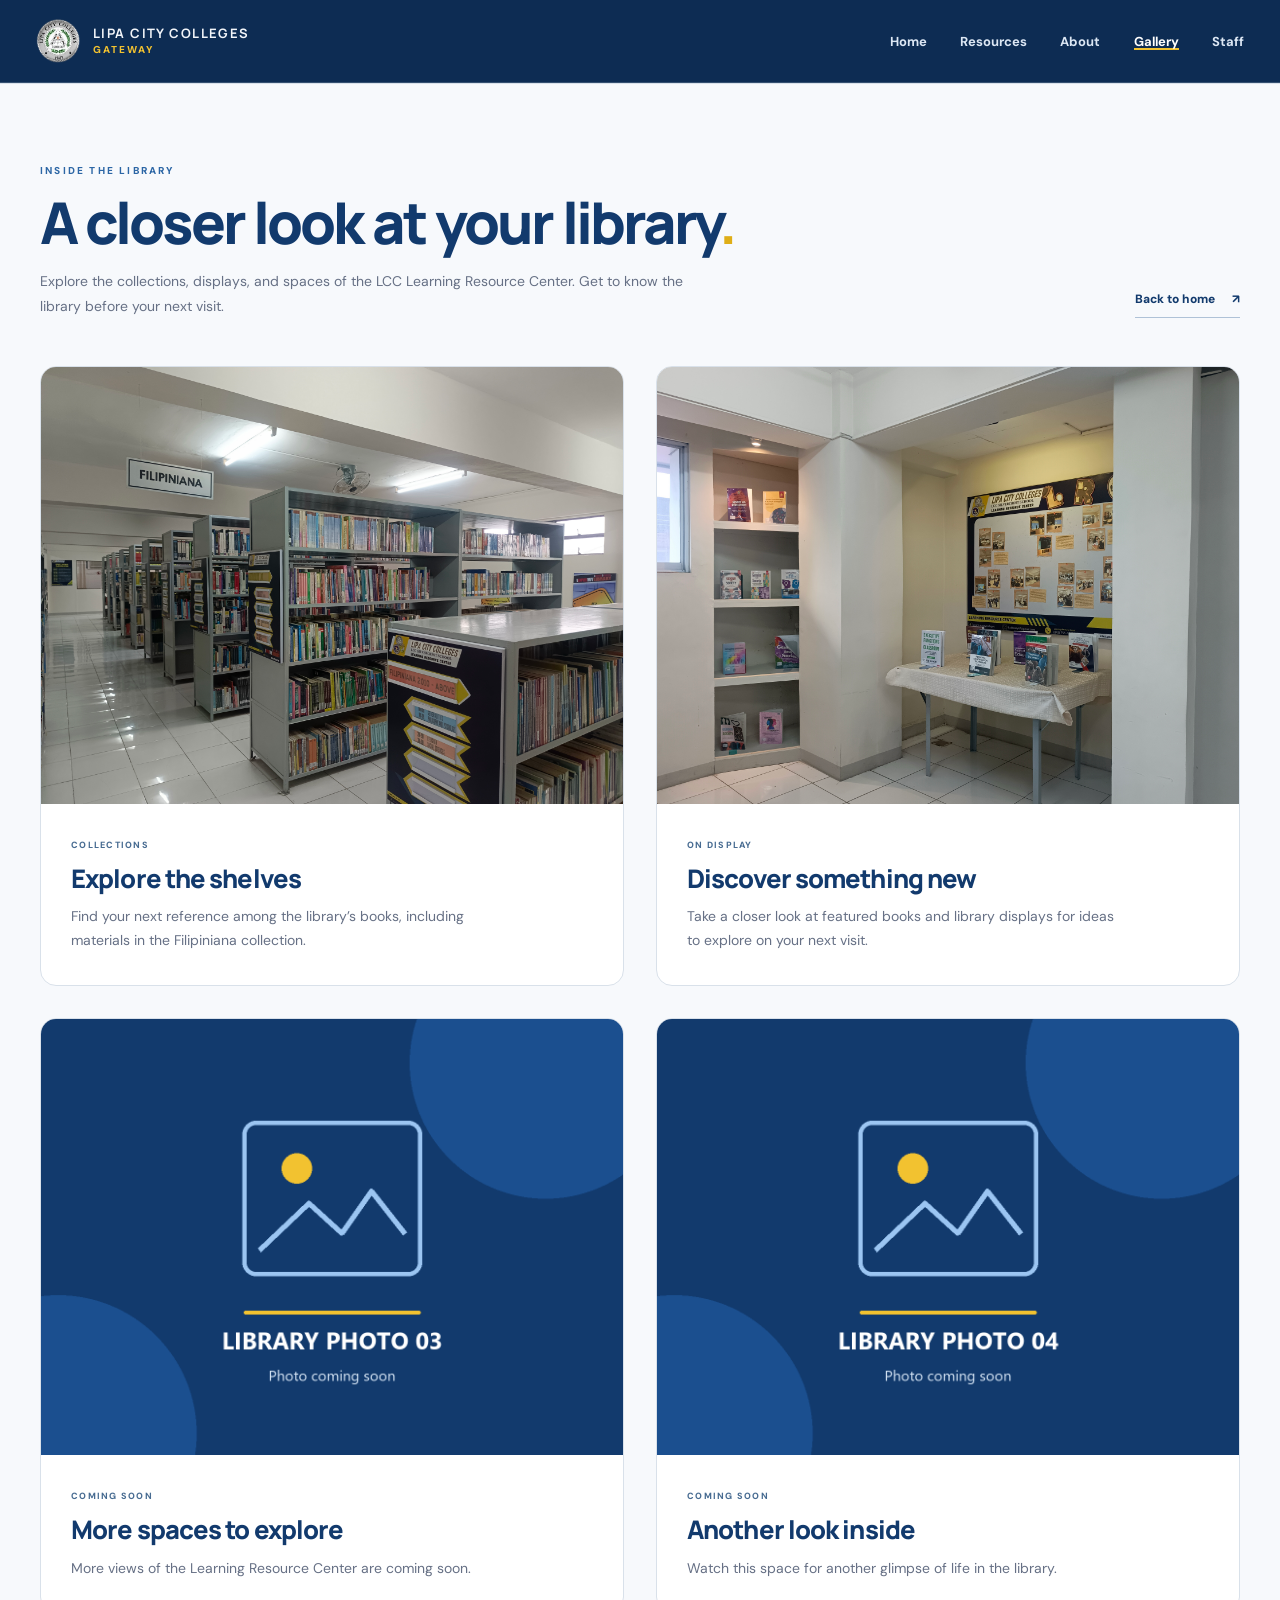
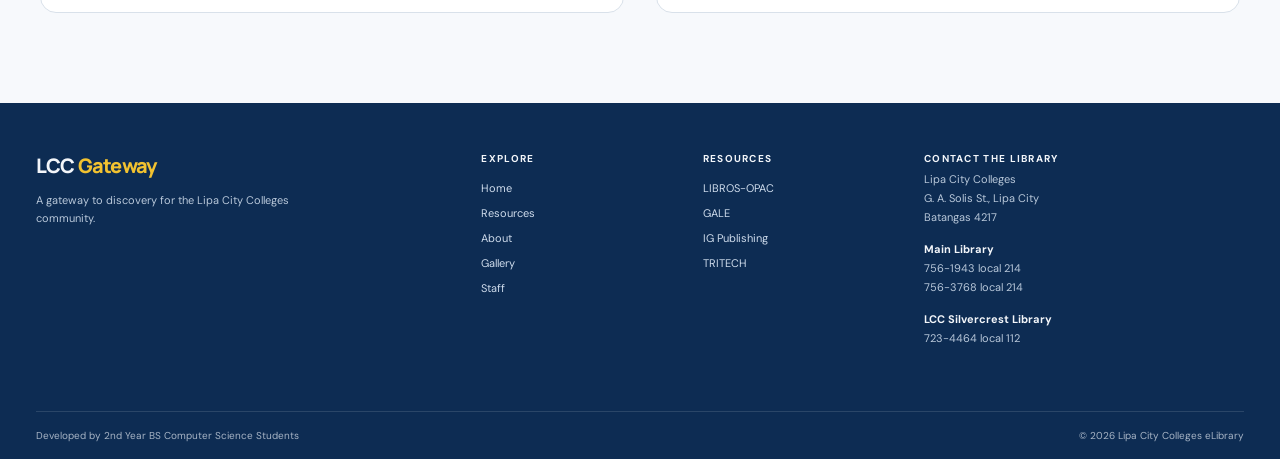
==== gallery.html @ 540f5d14 "Fix" ====
<!doctype html>
<html lang="en"><head><meta charset="utf-8"/><meta name="viewport" content="width=device-width, initial-scale=1"/><meta name="theme-color" content="#0D2C53"/><title>Library Gallery | LCC Gateway</title><link rel="icon" type="image/png" href="logos/lcc_logo.png"/><link rel="stylesheet" href="css/style.css"/><link rel="stylesheet" href="css/appearance.css"/><link rel="stylesheet" href="css/gallery.css"/><script src="js/gallery-nav.js" defer></script></head><body><a class="skip-link" href="#gallery">Skip to gallery</a><header class="site-header" id="home">
      <div class="container header-inner">
        <a
          class="brand"
          href="index.html#home"
          aria-label="Lipa City Colleges Gateway home"
        >
          <img
            class="brand-logo"
            src="logos/lcc_logo.png"
            alt=""
            width="44"
            height="44"
          />
          <span class="brand-copy"
            ><strong>LIPA CITY COLLEGES</strong
            ><small>GATEWAY</small></span
          >
        </a>
        <button
          class="menu-toggle"
          type="button"
          aria-label="Open navigation"
          aria-expanded="false"
          aria-controls="primary-nav"
        >
          <span></span><span></span><span></span>
        </button>
        <nav
          class="primary-nav"
          id="primary-nav"
          aria-label="Primary navigation"
        >
          <a href="index.html#home" class="nav-link">Home</a>
          <a href="index.html#resources" class="nav-link">Resources</a>
          <a href="index.html#about" class="nav-link">About</a>
          <a href="gallery.html" class="nav-link is-active" aria-current="page">Gallery</a>
          <a href="index.html#staff" class="nav-link">Staff</a>
        </nav></div></header><main><section class="gallery-section gallery-page" id="gallery" aria-labelledby="gallery-title">
        <div class="container">
          <div class="gallery-heading">
            <div>
              <div class="section-kicker">INSIDE THE LIBRARY</div>
              <h1 id="gallery-title">A closer look at your library<span class="period">.</span></h1>
              <p>Explore the collections, displays, and spaces of the LCC Learning Resource Center. Get to know the library before your next visit.</p>
            </div>
            <a class="gallery-back" href="index.html">Back to home <span aria-hidden="true">↗</span></a>
          </div>
          <div class="gallery-grid">
            <!-- To add a photo, replace its PNG below and edit the title, description, and alt text. -->
            <figure class="gallery-card">
              <div class="gallery-image"><img src="assets/gallery/photo-1.png" alt="Shelves of books in the Filipiniana section of the LCC library" loading="lazy" width="1200" height="900" /></div>
              <figcaption class="gallery-caption">
                <span class="gallery-category">COLLECTIONS</span>
                <h2>Explore the shelves</h2>
                <p>Find your next reference among the library’s books, including materials in the Filipiniana collection.</p>
              </figcaption>
            </figure>
            <figure class="gallery-card">
              <div class="gallery-image"><img src="assets/gallery/photo-2.png" alt="Books displayed beside a Learning Resource Center bulletin board" loading="lazy" width="1200" height="900" /></div>
              <figcaption class="gallery-caption">
                <span class="gallery-category">ON DISPLAY</span>
                <h2>Discover something new</h2>
                <p>Take a closer look at featured books and library displays for ideas to explore on your next visit.</p>
              </figcaption>
            </figure>
            <figure class="gallery-card">
              <div class="gallery-image"><img src="assets/gallery/photo-3.png" alt="Placeholder for an upcoming library photo" loading="lazy" width="1200" height="900" /></div>
              <figcaption class="gallery-caption">
                <span class="gallery-category">COMING SOON</span>
                <h2>More spaces to explore</h2>
                <p>More views of the Learning Resource Center are coming soon.</p>
              </figcaption>
            </figure>
            <figure class="gallery-card">
              <div class="gallery-image"><img src="assets/gallery/photo-4.png" alt="Placeholder for an upcoming library photo" loading="lazy" width="1200" height="900" /></div>
              <figcaption class="gallery-caption">
                <span class="gallery-category">COMING SOON</span>
                <h2>Another look inside</h2>
                <p>Watch this space for another glimpse of life in the library.</p>
              </figcaption>
            </figure>
          </div>
        </div>
      </section></main><footer class="site-footer">
      <div class="container">
        <div class="footer-top">
          <div>
            <a class="footer-brand" href="index.html#home">LCC <span>Gateway</span></a>
            <p>A gateway to discovery for the Lipa City Colleges community.</p>
          </div>
          <div class="footer-links">
            <div>
              <h3>Explore</h3>
              <a href="index.html#home">Home</a><a href="index.html#resources">Resources</a
              ><a href="index.html#about">About</a><a href="gallery.html">Gallery</a><a href="index.html#staff">Staff</a>
            </div>
            <div>
              <h3>Resources</h3>
              <a href="index.html#resources">LIBROS-OPAC</a
              ><a href="index.html#resources">GALE</a
              ><a href="index.html#resources">IG Publishing</a
              ><a href="index.html#resources">TRITECH</a>
            </div>
            <div class="footer-contact">
              <h3>Contact the library</h3>
              <address>
                Lipa City Colleges<br />G. A. Solis St., Lipa City<br />Batangas
                4217
              </address>
              <p>
                <strong>Main Library</strong><br />756-1943 local 214<br />756-3768
                local 214
              </p>
              <p>
                <strong>LCC Silvercrest Library</strong><br />723-4464 local 112
              </p>
            </div>
          </div>
        </div>
        <div class="footer-bottom">
          <p>
            Developed by 2nd Year BS Computer Science Students
          </p>
          <p>© <span id="year"></span> Lipa City Colleges eLibrary</p>
        </div>
      </div>
    </footer></body></html>
---- css/style.css ----
@import url('https://fonts.googleapis.com/css2?family=DM+Sans:wght@400;500;600;700&family=Manrope:wght@400;500;600;700;800&display=swap');

:root{--ink:#172033;--muted:#667085;--green:#123A6D;--green-dark:#1B4F8F;--paper:#F7F9FC;--line:#D9E1EA;--white:#fff;--shadow:0 16px 40px rgba(18,58,109,.07);font-family:'DM Sans',Arial,sans-serif;color:var(--ink);background:var(--paper);scroll-behavior:smooth}
*{box-sizing:border-box}body{margin:0;min-width:320px}button,a{font:inherit}button{cursor:pointer}a{color:inherit;text-decoration:none}button:focus-visible,a:focus-visible{outline:3px solid #F2C230;outline-offset:4px}button:focus:not(:focus-visible),a:focus:not(:focus-visible){outline:none}.container{width:min(100% - 72px,1460px);margin-inline:auto}.skip-link{position:absolute;left:12px;top:-60px;background:#fff;padding:12px 18px;z-index:30}.skip-link:focus{top:12px}
.site-header{background:#FFFFFF;border-bottom:1px solid #D9E1EA}.header-inner{height:82px;display:flex;align-items:center;justify-content:space-between;gap:24px}.brand{display:inline-flex;align-items:center;gap:13px}.brand-mark{position:relative;width:40px;height:40px;border-radius:11px;background:var(--green);display:flex;align-items:center;justify-content:center;gap:3px;box-shadow:0 5px 12px rgba(18,58,109,.16)}.brand-mark span{height:18px;width:5px;background:#fff;border-radius:2px;transform:skewY(-17deg)}.brand-mark span:nth-child(2){height:23px}.brand-copy{display:grid;gap:2px}.brand-copy strong{font-family:Manrope,Arial,sans-serif;font-size:13px;letter-spacing:.11em;line-height:1.1}.brand-copy small{color:var(--green);font-size:10px;font-weight:800;letter-spacing:.2em}.primary-nav{display:flex;align-items:center;gap:36px}.nav-link{font-size:13px;font-weight:700;color:#344A67;transition:color .2s}.nav-link:hover,.nav-link.is-active{color:var(--green)}.nav-library{border:1px solid #C8D6E6;border-radius:10px;padding:10px 17px;font-size:12px;font-weight:800;color:var(--green);transition:background .2s}.nav-library:hover{background:#EAF1F8}.nav-library span{margin-left:10px}.menu-toggle{display:none}
.hero{position:relative;overflow:hidden;background:#F7F9FC}.hero:before{content:"";position:absolute;inset:auto 0 0;height:1px;background:#D9E1EA}.hero-inner{min-height:405px;display:grid;grid-template-columns:1.15fr .85fr;align-items:center;gap:20px}.hero-copy{padding:46px 0 54px;position:relative;z-index:1}.eyebrow,.section-kicker{font-size:10px;font-weight:800;letter-spacing:.22em;color:#2C66A5}.eyebrow{display:flex;align-items:center;gap:12px}.eyebrow-line{height:1px;width:27px;background:#F2C230}.hero h1,.section-head h2,.access-section h2,.about-section h2{font-family:Manrope,Arial,sans-serif;letter-spacing:-.055em}.hero h1{font-size:clamp(40px,4.15vw,65px);line-height:1.14;margin:22px 0 20px;font-weight:800}.hero h1 em{font-style:normal;color:var(--green)}.hero-copy p{max-width:610px;color:var(--muted);line-height:1.75;font-size:15px;margin:0 0 27px}.button{display:inline-flex;align-items:center;justify-content:center;gap:25px;border-radius:9px;padding:14px 21px;font-size:12px;font-weight:800;letter-spacing:.02em}.button-primary{background:var(--green);color:#fff;box-shadow:0 6px 14px rgba(18,58,109,.17);transition:background .2s,transform .2s}.button-primary:hover{background:var(--green-dark);transform:translateY(-2px)}.button span{font-size:17px;line-height:1}
.hero-art{height:380px;position:relative;isolation:isolate}.hero-art:before{content:"";position:absolute;width:395px;height:395px;border-radius:50%;background:#E3EDF8;left:50%;top:49%;transform:translate(-50%,-50%);z-index:-2}.hero-art:after{content:"";position:absolute;width:295px;height:295px;border-radius:50%;background:#F1F5FA;left:50%;top:48%;transform:translate(-50%,-50%);z-index:-1}.art-orbit{position:absolute;border:1px solid rgba(18,58,109,.11);border-radius:50%;left:50%;top:48%;transform:translate(-50%,-50%)}.orbit-one{width:450px;height:450px}.orbit-two{width:505px;height:505px;border-style:dashed}.art-book{position:absolute;width:198px;height:256px;left:50%;top:50%;border-radius:3px 10px 10px 3px;box-shadow:14px 19px 25px rgba(18,58,109,.14);transform-origin:center bottom}.book-back{background:#CFB36B;transform:translate(-24%,-48%) rotate(15deg)}.book-mid{background:#E5EFF8;transform:translate(-70%,-48%) rotate(-12deg);box-shadow:5px 14px 20px rgba(18,58,109,.12)}.book-front{background:linear-gradient(135deg,#1B4F8F,#123A6D 60%,#0D2C53);transform:translate(-54%,-49%) rotate(-1deg);box-shadow:11px 18px 31px rgba(18,58,109,.24);color:#fff;padding:26px 23px;display:flex;flex-direction:column}.book-front:before{content:"";position:absolute;inset:0 auto 0 7px;width:5px;background:rgba(0,0,0,.09)}.book-rule{width:29px;height:3px;background:#F2C230}.book-title{font-family:Manrope,Arial,sans-serif;font-size:19px;font-weight:800;line-height:1.38;letter-spacing:.065em;margin-top:45px}.book-bottom{font-size:8px;letter-spacing:.2em;margin-top:auto;color:#D7E7F6}.art-spark{position:absolute;color:#DFAE17;font-size:21px}.spark-one{left:19%;top:22%}.spark-two{right:17%;bottom:22%;font-size:15px}.art-caption{position:absolute;right:5%;bottom:43px;font-size:9px;line-height:1.8;letter-spacing:.15em;color:#476B91}.art-caption strong{font-size:8px;letter-spacing:.18em}.caption-dot{display:inline-block;width:7px;height:7px;border-radius:50%;background:#F2C230;margin-right:5px}
.resources-section{padding:68px 0 61px;background:linear-gradient(180deg,#FFFFFF,#F0F4F8)}.section-head{display:flex;align-items:flex-end;justify-content:space-between;gap:20px;margin-bottom:30px}.section-head h2{font-size:clamp(28px,2.55vw,39px);line-height:1.18;margin:11px 0 8px;font-weight:800}.period{color:#DFAE17}.section-head p{margin:0;color:var(--muted);font-size:13px;line-height:1.6}.resource-count{display:flex;flex-direction:column;align-items:flex-end;line-height:1}.resource-count span{font:800 35px Manrope,Arial,sans-serif;color:#A9BCD0;letter-spacing:-.07em}.resource-count small{font-size:8px;color:#7189A4;font-weight:800;letter-spacing:.19em;margin-top:4px}.resource-grid{display:grid;grid-template-columns:repeat(4,minmax(0,1fr));gap:18px}.resource-card{--accent:#276caa;--tint:#E8F0F8;position:relative;min-width:0;min-height:316px;border:1px solid rgba(217,225,234,.86);border-top:2px solid var(--accent);border-radius:20px;background:rgba(255,255,255,.81);box-shadow:var(--shadow);backdrop-filter:blur(8px);overflow:hidden;transition:transform .25s,box-shadow .25s,border-color .25s}.resource-card:before{content:"";position:absolute;width:180px;height:180px;right:-70px;top:-75px;border-radius:50%;background:radial-gradient(circle,var(--tint),transparent 72%);pointer-events:none}.resource-card:hover{transform:translateY(-5px);box-shadow:0 22px 43px rgba(18,58,109,.12);border-color:color-mix(in srgb,var(--accent) 36%,#fff)}.card-button{display:flex;flex-direction:column;text-align:left;width:100%;height:100%;min-height:316px;padding:23px 23px 22px;border:0;background:none;color:inherit}.logo-box{width:61px;height:61px;border:1px solid #E8EEF5;border-radius:15px;background:#fff;box-shadow:0 8px 18px rgba(18,58,109,.08);display:grid;place-items:center;position:relative;z-index:1;transition:transform .25s}.resource-card:hover .logo-box{transform:scale(1.045)}.logo-box span{font-family:Manrope,Arial,sans-serif;color:var(--accent);font-size:20px;font-weight:800;letter-spacing:-.09em}.logo-box .logo-gale{font-size:27px;font-weight:800;font-style:italic;letter-spacing:-.1em}.logo-box .logo-ig{font-size:25px}.logo-box .logo-tritech{font-size:20px;letter-spacing:-.1em}.resource-name{font-family:Manrope,Arial,sans-serif;font-size:16px;font-weight:800;letter-spacing:-.035em;margin:22px 0 3px;line-height:1.3}.resource-type{font-size:11px;font-weight:800;color:var(--accent);margin:0 0 13px}.resource-description{color:#667085;font-size:12px;line-height:1.7;margin:0 0 17px;max-width:260px}.access-badge{align-self:flex-start;border:1px solid color-mix(in srgb,var(--accent) 20%,#fff);background:color-mix(in srgb,var(--accent) 8%,#fff);color:var(--accent);border-radius:30px;padding:6px 10px;font-size:10px;font-weight:800;line-height:1.2}.card-cta{width:100%;display:flex;align-items:center;justify-content:space-between;margin-top:auto;padding-top:23px;font-size:11px;font-weight:800;color:#123A6D}.card-cta span:last-child{font-size:18px;line-height:1;color:var(--accent);transition:transform .25s}.resource-card:hover .card-cta span:last-child{transform:translate(3px,-2px)}.resource-note{font-size:11px;color:#667085;display:flex;align-items:center;gap:8px;margin:20px 0 0}.resource-note span{color:#2C66A5;font-size:15px}
.access-section{background:#F0F4F8;padding:50px 0}.access-inner{display:grid;grid-template-columns:1fr 1.7fr;gap:65px;align-items:center}.access-section h2,.about-section h2{font-size:clamp(24px,2.3vw,34px);margin:10px 0 10px;line-height:1.2}.access-intro p{color:#667085;font-size:12px;line-height:1.7;max-width:365px;margin:0}.steps{display:grid;grid-template-columns:repeat(3,1fr);list-style:none;padding:0;margin:0;gap:18px}.steps li{border-left:1px solid #D9E1EA;padding:4px 0 2px 18px}.step-number{font-size:10px;font-weight:800;letter-spacing:.12em;color:#2C66A5}.steps h3{font-size:12px;margin:13px 0 5px}.steps p{color:#667085;line-height:1.55;font-size:11px;margin:0}.about-section{padding:56px 0;background:#fff}.about-inner{display:grid;grid-template-columns:62px 1fr auto;gap:20px;align-items:center}.about-icon{width:53px;height:53px;background:#E8F0FA;border-radius:14px;display:grid;place-items:center;color:#2C66A5;font-size:25px}.about-section h2{margin:6px 0}.about-section p{font-size:12px;line-height:1.75;color:#667085;max-width:745px;margin:0}.text-link{font-size:11px;color:var(--green);font-weight:800;white-space:nowrap}.text-link span{font-size:16px;margin-left:8px}
.site-footer{background:#0D2C53;color:#F3F6FA;padding:49px 0 0}.footer-top{display:flex;justify-content:space-between;gap:50px;padding-bottom:49px}.footer-brand{font-family:Manrope,Arial,sans-serif;font-weight:800;font-size:20px;letter-spacing:-.04em}.footer-brand span{color:#F2C230}.footer-top p{max-width:275px;line-height:1.65;color:#B9C8DA;font-size:11px;margin:12px 0 0}.footer-links{display:flex;gap:105px}.footer-links div{display:flex;flex-direction:column;gap:11px}.footer-links h3{font-size:10px;letter-spacing:.13em;text-transform:uppercase;color:#F3F6FA;margin:0 0 5px}.footer-links a{font-size:11px;color:#CFDCEC}.footer-links a:hover{color:#fff}.footer-bottom{border-top:1px solid rgba(255,255,255,.12);display:flex;align-items:center;justify-content:space-between;gap:16px;padding:17px 0}.footer-bottom p{font-size:10px;color:#A7B4C5;margin:0}
.resource-dialog{width:min(100% - 24px,500px);max-height:min(90vh,800px);padding:0;border:1px solid #D9E1EA;border-radius:22px;box-shadow:0 28px 80px rgba(11,20,32,.28);background:#FFFFFF;color:var(--ink)}.resource-dialog::backdrop{background:rgba(11,20,32,.55);backdrop-filter:blur(4px)}.dialog-shell{position:relative;padding:34px}.dialog-close{position:absolute;right:21px;top:20px;width:33px;height:33px;border:1px solid #D9E1EA;border-radius:50%;background:#fff;color:#667085;font-size:22px;line-height:1}.dialog-close:hover{background:#EAF1F8}.dialog-heading{display:flex;gap:16px;align-items:center;padding-right:37px}.dialog-heading .logo-box{flex:none}.dialog-eyebrow{font-size:10px;font-weight:800;text-transform:uppercase;letter-spacing:.13em;color:var(--accent)}.dialog-heading h2{font:800 23px Manrope,Arial,sans-serif;letter-spacing:-.04em;margin:4px 0 0}.dialog-description{color:#667085;font-size:13px;line-height:1.7;margin:25px 0}.dialog-info{padding:20px;border:1px solid #D9E1EA;border-radius:14px;background:#F0F4F8}.dialog-info h3{font-size:12px;margin:0 0 9px;color:#123A6D}.dialog-info p{color:#667085;font-size:12px;line-height:1.65;margin:0}.credential-list{margin-top:14px;display:grid;gap:10px}.credential-row{display:flex;align-items:center;gap:8px}.credential-row label{width:76px;font-size:11px;font-weight:800;color:#344A67}.credential-value{flex:1;min-width:0;overflow:hidden;text-overflow:ellipsis;white-space:nowrap;padding:9px 10px;background:#fff;border:1px solid #D9E1EA;border-radius:7px;font-size:12px}.mini-button{border:1px solid #C8D6E6;background:#fff;border-radius:7px;color:var(--green);font-size:10px;font-weight:800;padding:9px}.mini-button:hover{background:#EAF1F8}.dialog-visit{margin-top:22px;display:flex;width:100%;justify-content:space-between}.dialog-unavailable{margin-top:13px;color:#9A6B00;font-size:11px;line-height:1.5}.toast{position:fixed;left:50%;bottom:25px;z-index:40;transform:translate(-50%,16px);background:#123A6D;color:#fff;border-radius:9px;padding:10px 15px;font-size:12px;box-shadow:0 10px 25px rgba(0,0,0,.16);opacity:0;pointer-events:none;transition:opacity .2s,transform .2s}.toast.is-visible{opacity:1;transform:translate(-50%,0)}
@media(max-width:1000px){.container{width:min(100% - 48px,1460px)}.resource-grid{grid-template-columns:repeat(2,minmax(0,1fr))}.resource-card,.card-button{min-height:295px}.hero-inner{min-height:370px}.hero-art{transform:scale(.88)}.access-inner{gap:30px}}
@media(max-width:800px){.container{width:min(100% - 36px,1460px)}.header-inner{height:70px}.brand-copy strong{font-size:10px}.brand-copy small{font-size:8px}.menu-toggle{display:flex;flex-direction:column;gap:4px;align-items:center;justify-content:center;width:38px;height:38px;border:1px solid #D9E1EA;background:#fff;border-radius:9px}.menu-toggle span{width:16px;height:2px;border-radius:2px;background:var(--green)}.primary-nav{display:none;position:absolute;z-index:10;left:18px;right:18px;top:64px;flex-direction:column;align-items:stretch;gap:0;padding:10px;background:#fff;border:1px solid #D9E1EA;border-radius:13px;box-shadow:0 16px 30px rgba(18,58,109,.13)}.primary-nav.is-open{display:flex}.primary-nav a{padding:12px}.nav-library{margin-top:5px}.hero-inner{display:block;min-height:0}.hero-copy{padding:56px 0 50px}.hero h1{font-size:clamp(38px,9vw,58px)}.hero-copy p{font-size:14px}.hero-art{display:none}.resources-section{padding:55px 0}.resource-count{display:none}.section-head h2{font-size:31px}.resource-grid{grid-template-columns:1fr}.resource-card,.card-button{min-height:275px}.access-inner{grid-template-columns:1fr}.steps{gap:10px}.about-inner{grid-template-columns:45px 1fr}.about-icon{width:42px;height:42px}.about-inner .text-link{grid-column:2}.footer-links{gap:45px}}
@media(max-width:520px){.steps{grid-template-columns:1fr}.steps li{display:flex;align-items:flex-start;gap:17px;padding:3px 0 3px 14px}.steps h3{margin:0 0 5px}.footer-top{flex-direction:column;gap:32px;padding-bottom:34px}.footer-bottom{align-items:flex-start;flex-direction:column}.dialog-shell{padding:26px 20px}.credential-row{flex-wrap:wrap}.credential-row label{width:100%}.credential-value{flex-basis:55%}}
@media(prefers-reduced-motion:reduce){*,*:before,*:after{scroll-behavior:auto!important;transition-duration:.01ms!important;animation-duration:.01ms!important}}
.credential-placeholder{font-family:'DM Sans',Arial,sans-serif;font-size:12px;color:var(--ink);cursor:default}.credential-placeholder::placeholder{color:#8A96A6;opacity:1}.dialog-info .credential-help{font-size:10px;color:#667085;margin:0}
.brand-logo{display:block;width:44px;height:44px;object-fit:contain;flex:none}.logo-box img{display:block;max-width:84%;max-height:84%;width:auto;height:auto;object-fit:contain}.logo-box.logo-wide{width:106px}.logo-box.logo-wide img{max-width:90%;max-height:80%}

.footer-top{display:grid;grid-template-columns:minmax(190px,1fr) minmax(0,2fr);gap:clamp(28px,5vw,80px)}
.footer-links{display:grid;grid-template-columns:repeat(2,minmax(100px,.8fr)) minmax(195px,1.4fr);gap:clamp(18px,3vw,55px)}
.footer-links>div{min-width:0}
.footer-links .footer-contact{gap:0}
.footer-contact address,.footer-contact p{font-style:normal;color:#B9C8DA;font-size:11px;line-height:1.7;margin:0 0 14px;max-width:none}
.footer-contact strong{color:#F3F6FA;font-weight:700}
@media(max-width:1100px){.footer-top{grid-template-columns:1fr}.footer-links{grid-template-columns:repeat(2,minmax(100px,1fr)) minmax(195px,1.4fr)}}
@media(max-width:600px){.footer-links{grid-template-columns:repeat(2,minmax(0,1fr));gap:28px}.footer-contact{grid-column:1/-1}}

.resource-hover-preview{position:fixed;z-index:45;width:min(310px,calc(100vw - 24px));max-height:calc(100vh - 24px);overflow:auto;padding:17px 18px;border:1px solid #D9E1EA;border-radius:16px;background:#fff;color:var(--ink);box-shadow:0 18px 45px rgba(18,58,109,.2);pointer-events:none;animation:resource-preview-in .18s ease-out}
.resource-hover-preview[hidden]{display:none}
.resource-preview-name{display:block;font:800 15px/1.3 Manrope,Arial,sans-serif}
.resource-preview-type{display:block;margin-top:3px;color:var(--green);font-size:11px;font-weight:700}
.resource-preview-info{margin:12px 0;color:#667085;font-size:11px;line-height:1.55}
.resource-preview-details{display:grid;grid-template-columns:max-content minmax(0,1fr);gap:7px 12px;margin:0;padding:12px 0;border-top:1px solid #D9E1EA;border-bottom:1px solid #D9E1EA;font-size:11px}
.resource-preview-details dt{color:#667085;font-weight:700}
.resource-preview-details dd{min-width:0;margin:0;overflow-wrap:anywhere;font-weight:800}
.resource-preview-hint{margin:11px 0 0;color:#667085;font-size:10px;line-height:1.5}
@keyframes resource-preview-in{from{opacity:0;transform:translateY(5px)}to{opacity:1;transform:translateY(0)}}
@media(prefers-reduced-motion:reduce){.resource-hover-preview{animation:none}}

.website-info{width:100%;margin:0 0 15px;padding:10px 12px;border:1px solid color-mix(in srgb,var(--accent) 14%,#fff);border-radius:10px;background:color-mix(in srgb,var(--tint) 55%,#fff)}
.website-info-label{display:block;color:var(--accent);font-size:9px;font-weight:800;letter-spacing:.08em;text-transform:uppercase}
.website-info p{margin:5px 0 0;color:#475467;font-size:11px;line-height:1.5}
.website-info .website-best-for{margin-top:8px;padding-top:8px;border-top:1px solid color-mix(in srgb,var(--accent) 18%,#fff);font-size:10px}
.website-best-for strong{color:var(--accent)}
---- css/appearance.css ----
:root {
  --site-surface: #fff;
  --site-soft: #F0F4F8;
  --site-text: #172033;
  --site-muted: #667085;
  --site-border: #D9E1EA;
  --site-accent: #123A6D;
  --gold: #F2C230;
  --gold-strong: #DFAE17;
}

html { scroll-padding-top: 83px; }
.site-header {
  position: sticky;
  top: 0;
  z-index: 90;
  background: #0D2C53;
  border-color: #355171;
  color: #F3F6FA;
}
.skip-link { z-index: 100; }
.brand-copy strong { color: #F3F6FA; }
.brand-copy small { color: var(--gold); }
.nav-link { color: #DCE7F4; }
.nav-link:hover, .nav-link.is-active { color: #FFFFFF; }
.nav-link.is-active { box-shadow: inset 0 -2px 0 var(--gold); }
.nav-library { border-color: #7891B0; color: #F3F6FA; background: rgba(255,255,255,.07); }
.nav-library:hover { background: #1B4F8F; }
.menu-toggle { border-color: #7891B0; background: transparent; }
.menu-toggle span { background: #F3F6FA; }
.primary-nav.is-open { background: #0D2C53; border-color: #355171; }

.hero h1, .section-head h2, .access-section h2, .about-section h2,
.staff-intro h2, .staff-carousel-heading h3, .tour-copy h2,
.dialog-heading h2, .staff-profile-heading h2 { color: var(--site-accent); }
.button-primary span:last-child { color: var(--gold); }
.access-badge { background: #FFF4C2; border-color: #E9D88C; color: #123A6D; }
.footer-links a:hover { color: var(--gold); }

@media (min-width: 801px) {
  .header-inner { gap: 20px; }
  .primary-nav { margin-left: auto; gap: clamp(18px, 2.6vw, 36px); }
}
@media (min-width: 801px) and (max-width: 1100px) {
  .header-inner { gap: 10px; }
  .primary-nav { gap: 12px; }
  .nav-library { padding: 10px 12px; }
}
@media (max-width: 800px) {
  html { scroll-padding-top: 71px; }
  .menu-toggle { order: 3; margin-left: auto; }
  .primary-nav { order: 4; }
}
@media (max-width: 390px) {
  .header-inner { gap: 8px; }
  .brand { gap: 8px; }
  .brand-logo { width: 38px; height: 38px; }
  .menu-toggle { width: 36px; height: 36px; }
}
@media (min-width: 721px) and (max-width: 800px) {
  .resource-grid { grid-template-columns: repeat(2, minmax(0, 1fr)); }
}
---- css/gallery.css ----
.gallery-section { padding: 68px 0 76px; background: #F0F4F8; border-top: 1px solid #D9E1EA; }
.gallery-heading { display: flex; align-items: flex-end; justify-content: space-between; gap: 32px; margin-bottom: 32px; }
.gallery-heading h1, .gallery-heading h2 { margin: 12px 0 14px; color: #123A6D; font: 800 clamp(28px, 2.55vw, 39px)/1.15 Manrope, Arial, sans-serif; letter-spacing: -.05em; }
.gallery-heading p { max-width: 650px; margin: 0; color: #667085; font-size: 14px; line-height: 1.75; }
.gallery-back { flex: none; padding: 10px 0; border-bottom: 1px solid #AFC2D7; color: #123A6D; font-size: 12px; font-weight: 800; }
.gallery-back span { margin-left: 14px; }
.gallery-back:hover { border-color: #123A6D; }
.gallery-grid { display: grid; grid-template-columns: repeat(4, minmax(0, 1fr)); gap: 22px; }
.gallery-card { margin: 0; min-width: 0; overflow: hidden; border: 1px solid #D9E1EA; border-radius: 16px; background: #FFFFFF; }
.gallery-image { aspect-ratio: 4 / 3; overflow: hidden; background: #123A6D; }
.gallery-image img { display: block; width: 100%; height: 100%; object-fit: cover; }
.gallery-caption { display: block; padding: 23px; }
.gallery-category { color: #476B91; font-size: 9px; font-weight: 800; letter-spacing: .14em; }
.gallery-caption h2, .gallery-caption h3 { margin: 9px 0 9px; color: #123A6D; font: 800 20px/1.3 Manrope, Arial, sans-serif; letter-spacing: -.035em; }
.gallery-caption p { margin: 0; color: #667085; font-size: 13px; line-height: 1.75; font-weight: 400; }
.gallery-page { padding: 80px 0 90px; background: #F7F9FC; min-height: 70vh; }
.gallery-page .container { max-width: 1200px; }
.gallery-page .gallery-heading { margin-bottom: 48px; }
.gallery-page .gallery-heading h1 { max-width: 780px; font-size: clamp(38px, 4.5vw, 64px); }
.gallery-page .gallery-grid { grid-template-columns: repeat(2, minmax(0, 1fr)); gap: 32px; }
.gallery-page .gallery-caption { padding: 28px 30px 32px; }
.gallery-page .gallery-caption h2 { font-size: clamp(22px, 2vw, 28px); }
.gallery-page .gallery-caption p { max-width: 440px; font-size: 14px; }
@media (max-width: 1000px) { .gallery-grid { grid-template-columns: repeat(2, minmax(0, 1fr)); } }
@media (max-width: 600px) {
  .gallery-section, .gallery-page { padding: 48px 0 56px; }
  .gallery-heading { align-items: flex-start; flex-direction: column; gap: 18px; }
  .gallery-grid, .gallery-page .gallery-grid { grid-template-columns: 1fr; gap: 24px; }
  .gallery-caption, .gallery-page .gallery-caption { padding: 22px; }
  .gallery-page .gallery-heading { margin-bottom: 30px; }
}
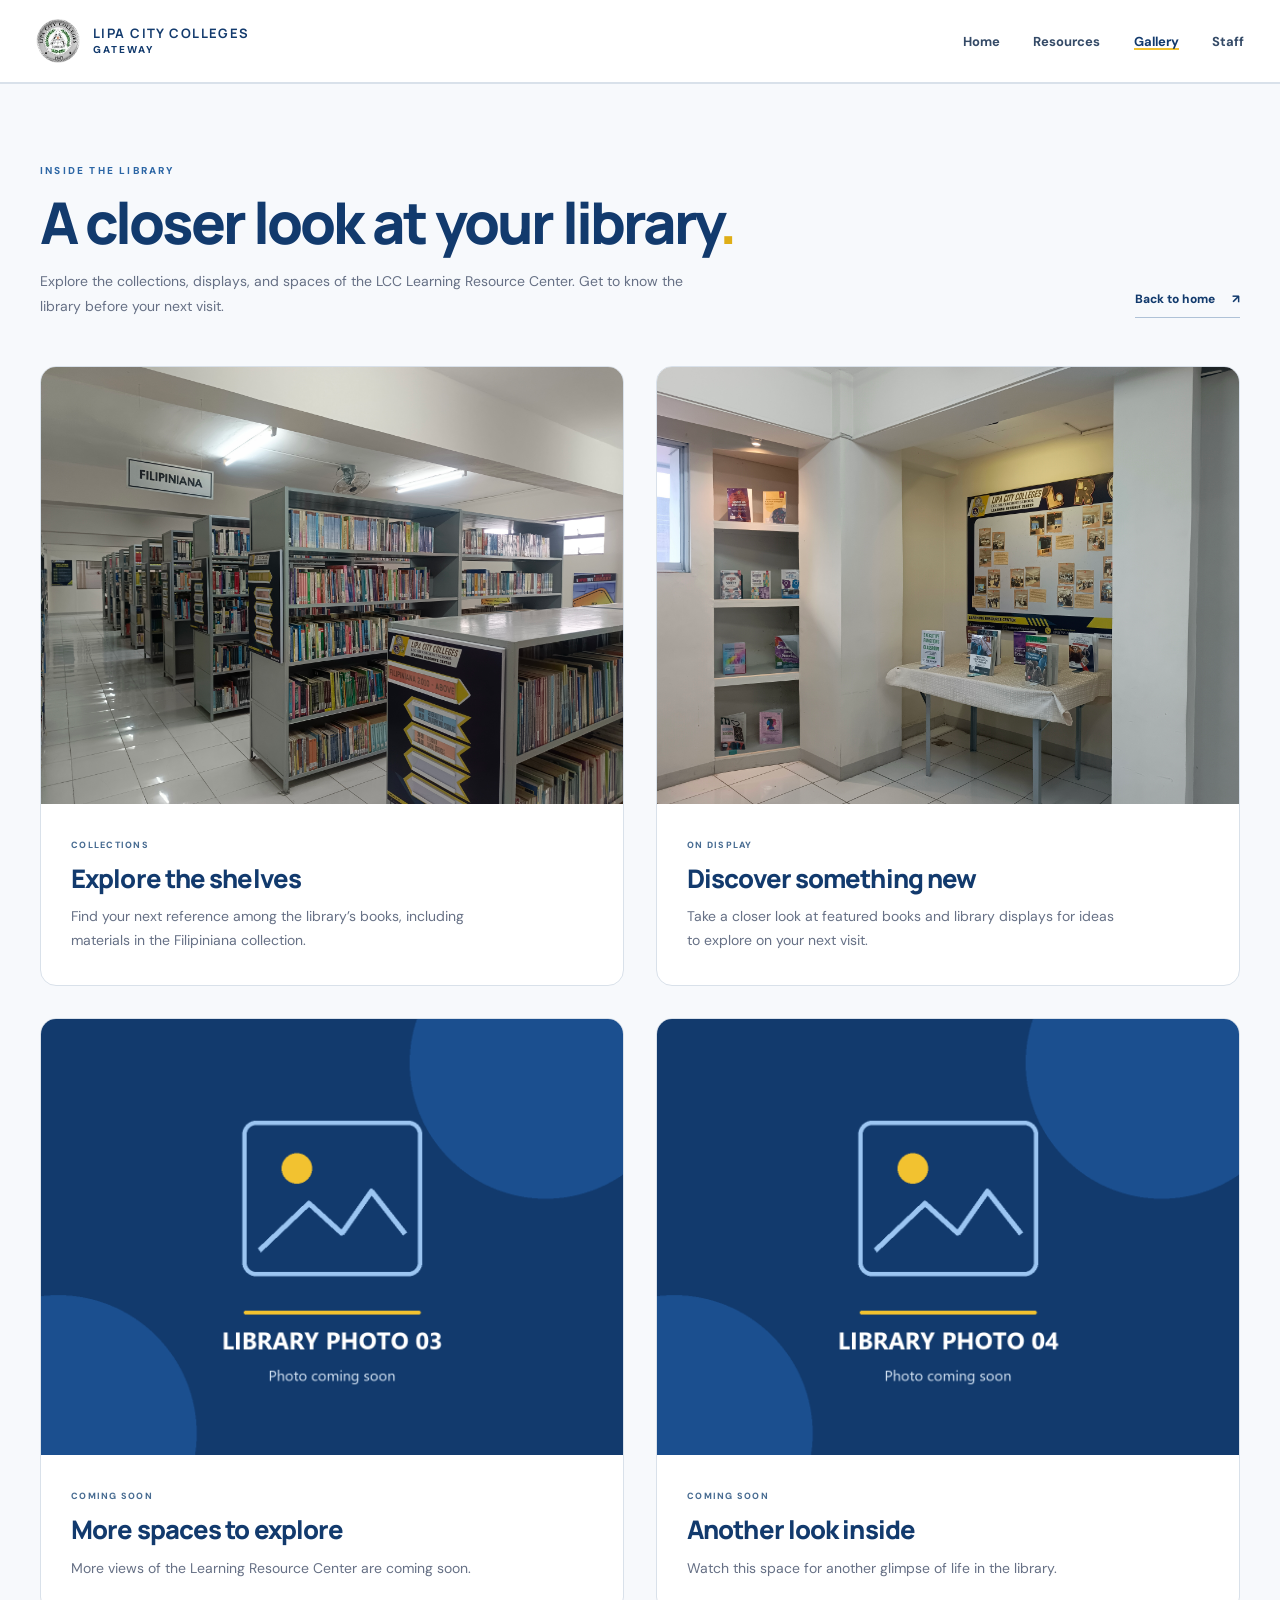
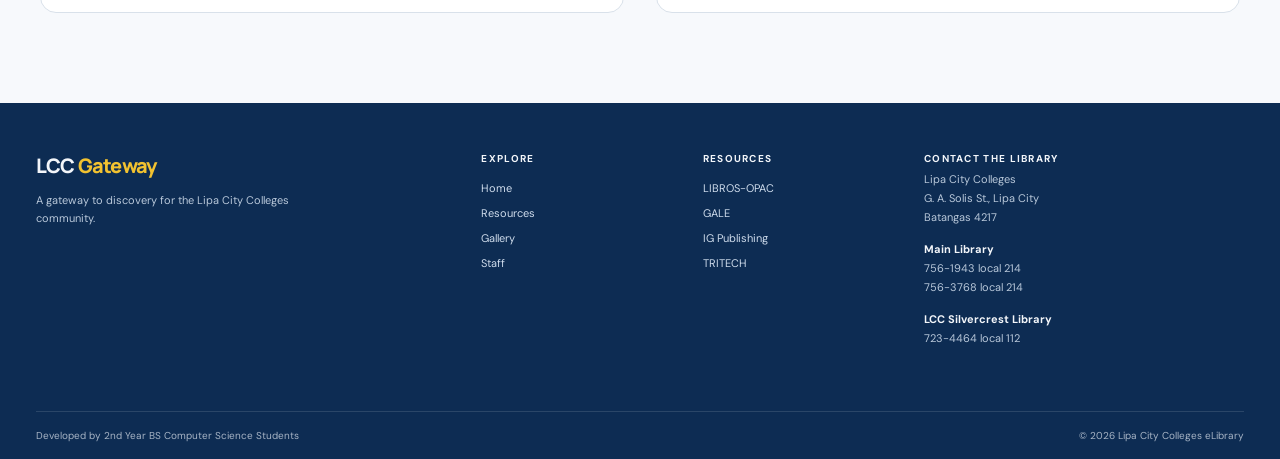
==== commit 8a362ab1: "fix" ====
--- a/gallery.html
+++ b/gallery.html
@@ -1,5 +1,5 @@
 <!doctype html>
-<html lang="en"><head><meta charset="utf-8"/><meta name="viewport" content="width=device-width, initial-scale=1"/><meta name="theme-color" content="#0D2C53"/><title>Library Gallery | LCC Gateway</title><link rel="icon" type="image/png" href="logos/lcc_logo.png"/><link rel="stylesheet" href="css/style.css"/><link rel="stylesheet" href="css/appearance.css"/><link rel="stylesheet" href="css/gallery.css"/><script src="js/gallery-nav.js" defer></script></head><body><a class="skip-link" href="#gallery">Skip to gallery</a><header class="site-header" id="home">
+<html lang="en"><head><meta charset="utf-8"/><meta name="viewport" content="width=device-width, initial-scale=1"/><meta name="theme-color" content="#FFFFFF"/><title>Library Gallery | LCC Gateway</title><link rel="icon" type="image/png" href="logos/lcc_logo.png"/><link rel="stylesheet" href="css/style.css"/><link rel="stylesheet" href="css/appearance.css"/><link rel="stylesheet" href="css/gallery.css"/><script src="js/gallery-nav.js" defer></script></head><body><a class="skip-link" href="#gallery">Skip to gallery</a><header class="site-header" id="home">
       <div class="container header-inner">
         <a
           class="brand"
@@ -34,7 +34,7 @@
         >
           <a href="index.html#home" class="nav-link">Home</a>
           <a href="index.html#resources" class="nav-link">Resources</a>
-          <a href="index.html#about" class="nav-link">About</a>
+          
           <a href="gallery.html" class="nav-link is-active" aria-current="page">Gallery</a>
           <a href="index.html#staff" class="nav-link">Staff</a>
         </nav></div></header><main><section class="gallery-section gallery-page" id="gallery" aria-labelledby="gallery-title">
@@ -94,7 +94,7 @@
             <div>
               <h3>Explore</h3>
               <a href="index.html#home">Home</a><a href="index.html#resources">Resources</a
-              ><a href="index.html#about">About</a><a href="gallery.html">Gallery</a><a href="index.html#staff">Staff</a>
+              ><a href="gallery.html">Gallery</a><a href="index.html#staff">Staff</a>
             </div>
             <div>
               <h3>Resources</h3>
--- a/css/appearance.css
+++ b/css/appearance.css
@@ -14,21 +14,21 @@
   position: sticky;
   top: 0;
   z-index: 90;
-  background: #0D2C53;
-  border-color: #355171;
-  color: #F3F6FA;
+  background: #FFFFFF;
+  border-color: #D9E1EA;
+  color: #123A6D;
 }
 .skip-link { z-index: 100; }
-.brand-copy strong { color: #F3F6FA; }
-.brand-copy small { color: var(--gold); }
-.nav-link { color: #DCE7F4; }
-.nav-link:hover, .nav-link.is-active { color: #FFFFFF; }
+.brand-copy strong { color: #123A6D; }
+.brand-copy small { color: #123A6D; }
+.nav-link { color: #344A67; }
+.nav-link:hover, .nav-link.is-active { color: #123A6D; }
 .nav-link.is-active { box-shadow: inset 0 -2px 0 var(--gold); }
 .nav-library { border-color: #7891B0; color: #F3F6FA; background: rgba(255,255,255,.07); }
 .nav-library:hover { background: #1B4F8F; }
 .menu-toggle { border-color: #7891B0; background: transparent; }
-.menu-toggle span { background: #F3F6FA; }
-.primary-nav.is-open { background: #0D2C53; border-color: #355171; }
+.menu-toggle span { background: #123A6D; }
+.primary-nav.is-open { background: #FFFFFF; border-color: #D9E1EA; }
 
 .hero h1, .section-head h2, .access-section h2, .about-section h2,
 .staff-intro h2, .staff-carousel-heading h3, .tour-copy h2,
